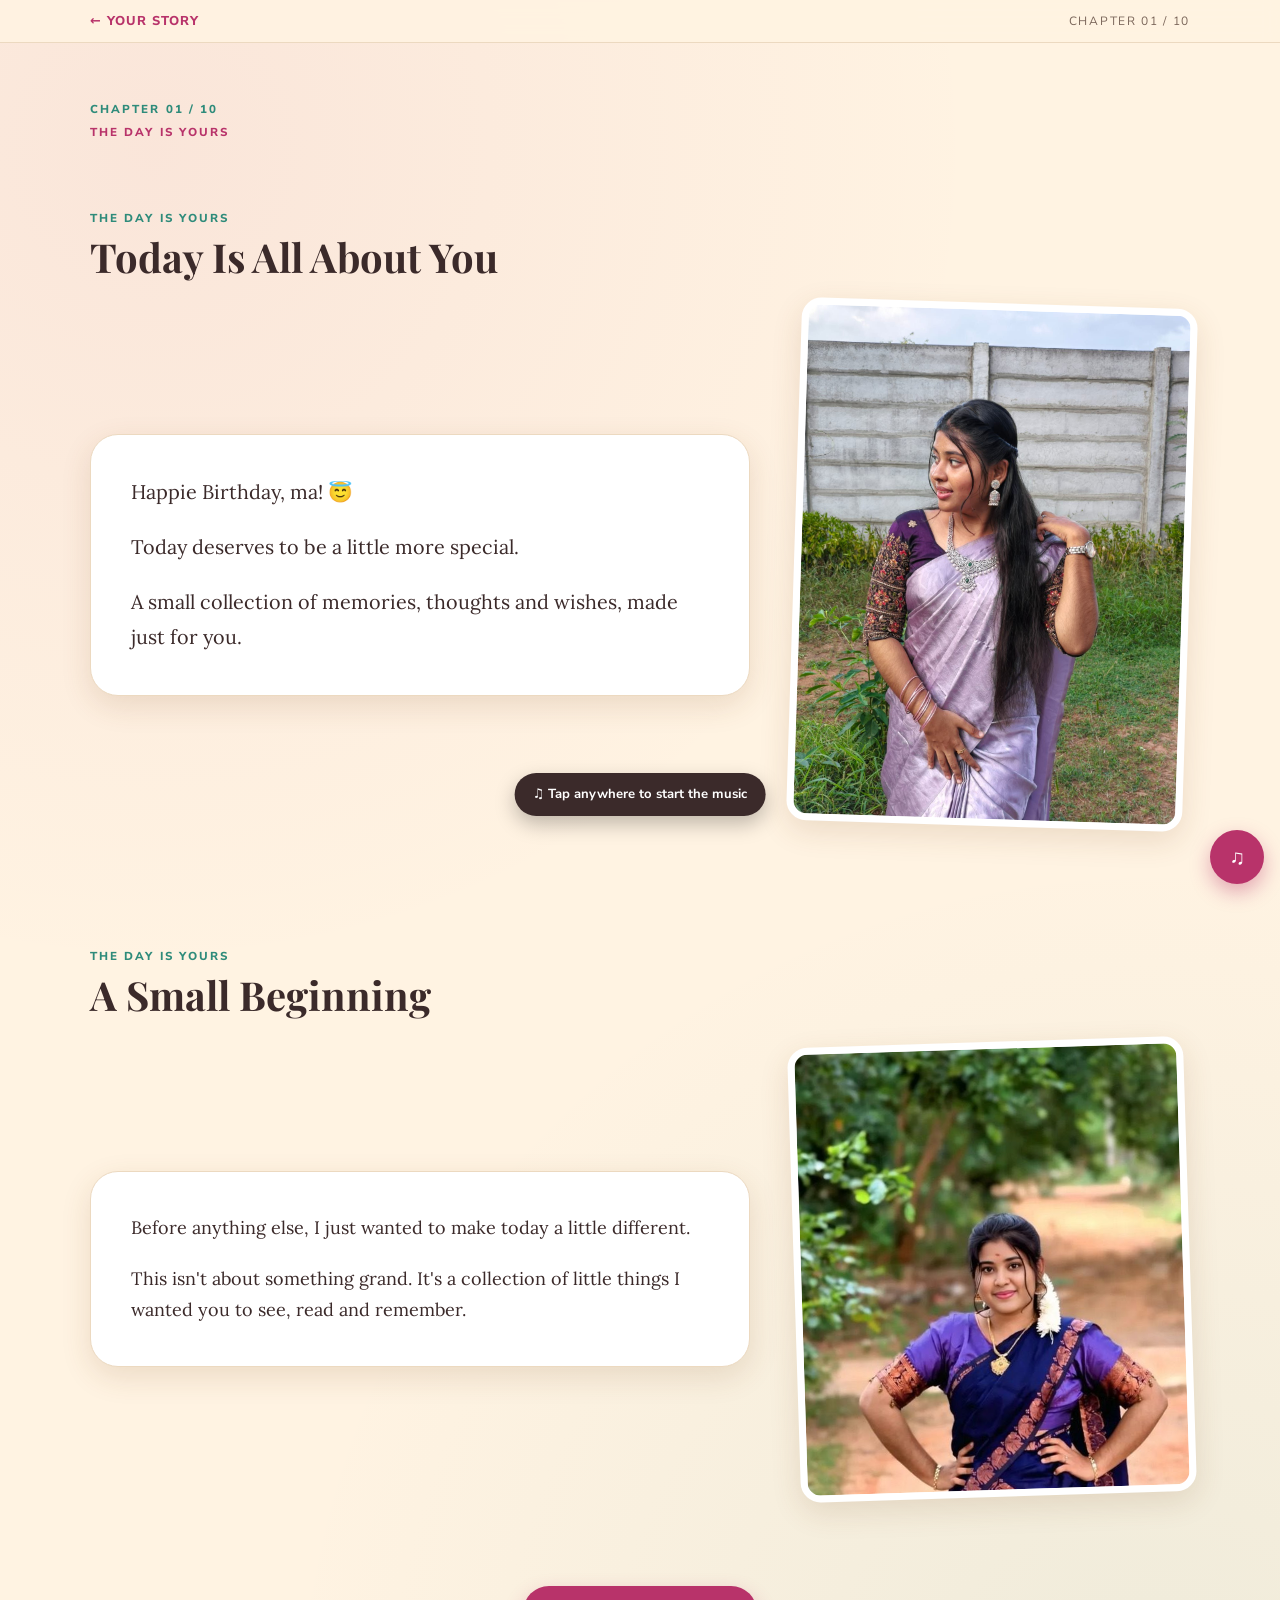
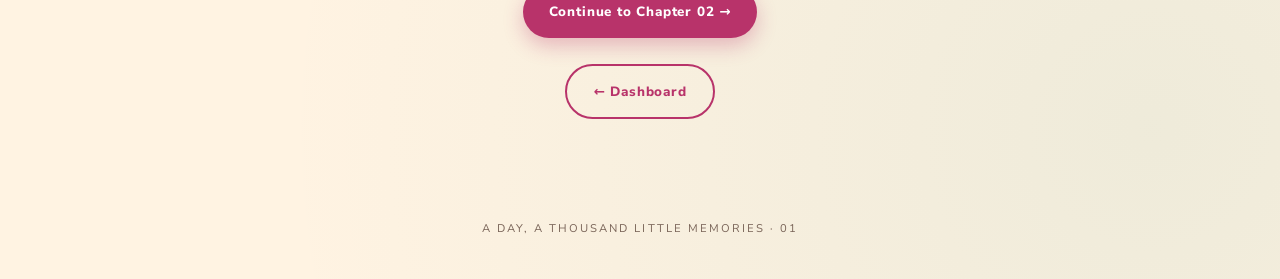
==== chapter-01.html @ 1040cef1 "Add files via upload" ====
<!DOCTYPE html>
<html lang="en" class="gate">
<head>
<meta charset="utf-8">
<meta name="viewport" content="width=device-width, initial-scale=1, viewport-fit=cover">
<meta name="robots" content="noindex,nofollow">
<meta name="theme-color" content="#fff3e2">
<title>Chapter 01 · The Day Is Yours — A Day, A Thousand Little Memories</title>
<link rel="preconnect" href="https://fonts.googleapis.com"><link rel="preconnect" href="https://fonts.gstatic.com" crossorigin><link href="https://fonts.googleapis.com/css2?family=Lora:ital,wght@0,400;0,600;1,400&family=Nunito+Sans:wght@600;800;900&family=Playfair+Display:ital,wght@0,700;1,500&display=swap" rel="stylesheet">
<link rel="stylesheet" href="css/style.css">
</head>
<body data-chapter="1">
<noscript><div class="noscript">Please enable JavaScript to open your story 🤍</div></noscript>
<header class="topbar"><div class="wrap"><a class="home" href="index.html">← YOUR STORY</a>
<span class="where">Chapter 01 / 10</span><div id="read-bar"></div></div></header>
<main id="chapter-1">
<div class="wrap chap-head reveal"><div class="kicker">CHAPTER 01  /  10</div><div class="kicker rose">THE DAY IS YOURS</div></div>
<section class="slide reveal "><div class="wrap"><div class="kicker sub-k">THE DAY IS YOURS</div><h2>Today Is All About You</h2><div class="split"><div class="bubble big"><p>Happie Birthday, ma! 😇</p>
<p>Today deserves to be a little more special.</p>
<p>A small collection of memories, thoughts and wishes, made just for you.</p></div><div class="photo-col"><div class="photo tilt"><img src="assets/img/img02.jpg" alt="A portrait of you in a purple saree outdoors" loading="lazy"></div></div></div></div></section><section class="slide reveal "><div class="wrap"><div class="kicker sub-k">THE DAY IS YOURS</div><h2>A Small Beginning</h2><div class="split"><div class="bubble "><p>Before anything else, I just wanted to make today a little different.</p>
<p>This isn't about something grand. It's a collection of little things I wanted you to see, read and remember.</p></div><div class="photo-col"><div class="photo tilt2"><img src="assets/img/img04.jpg" alt="You in a blue-and-purple saree among the trees" loading="lazy"></div></div></div></div></section>
<div class="pager reveal"><a id="next-btn" class="btn" data-label="Continue to Chapter 02  →" href="#"><span class="lab">Continue to Chapter 02  →</span></a><div class="cta-row"><a class="btn ghost" href="index.html">← Dashboard</a></div></div>
</main>
<footer>A Day, A Thousand Little Memories · 01</footer>

<div id="vmodal" role="dialog" aria-modal="true" aria-label="Video player"><button class="vclose" type="button" aria-label="Close">×</button><video controls playsinline></video><div class="vcap"></div></div>
<script src="js/config.js"></script>
<script src="js/app.js"></script>
</body>
</html>
---- css/style.css ----
/* ============================================================
   A Day, A Thousand Little Memories — stylesheet
   Cream paper · rose + teal accents · serif storytelling
   ============================================================ */
:root{
  --cream:#fff3e2; --paper:#fffaf3; --card:#ffffff;
  --ink:#3b2a2a; --muted:#7a6559; --line:#ecd9c0;
  --rose:#b8336a; --teal:#2e8b7a; --gold:#d9a441;
  --dark:#1d1a1a; --dark2:#2a2525;
  --serif:"Playfair Display",Georgia,"Times New Roman",serif;
  --body:"Lora",Georgia,"Times New Roman",serif;
  --ui:"Nunito Sans","Segoe UI",system-ui,-apple-system,Roboto,Arial,sans-serif;
  --r:22px; --shadow:0 10px 30px rgba(120,70,30,.14);
}
*{box-sizing:border-box;margin:0;padding:0}
html{scroll-behavior:smooth;-webkit-text-size-adjust:100%}
html.gate body{visibility:hidden}          /* hidden until the time-check passes */
body{background:var(--cream);color:var(--ink);font-family:var(--body);line-height:1.75;
  font-size:clamp(16px,1.6vw,18px);min-height:100vh;overflow-x:hidden;
  background-image:radial-gradient(circle at 12% 8%,rgba(184,51,106,.07),transparent 40%),
                   radial-gradient(circle at 90% 92%,rgba(46,139,122,.08),transparent 42%)}
body.noscroll{overflow:hidden}
img,video{max-width:100%;display:block}
a{color:inherit}
.wrap{width:min(1100px,92vw);margin:0 auto}
.kicker{font-family:var(--ui);font-weight:800;letter-spacing:.18em;font-size:.72rem;text-transform:uppercase;color:var(--teal)}
.kicker.rose{color:var(--rose)}
h1,h2,h3{font-family:var(--serif);line-height:1.2;font-weight:700}

/* ---------- top bar ---------- */
.topbar{position:sticky;top:0;z-index:30;background:rgba(255,243,226,.9);backdrop-filter:blur(8px);
  border-bottom:1px solid var(--line)}
.topbar .wrap{display:flex;align-items:center;justify-content:space-between;gap:12px;padding:10px 0}
.topbar a.home{font-family:var(--ui);font-weight:800;font-size:.8rem;letter-spacing:.08em;text-decoration:none;color:var(--rose)}
.topbar .where{font-family:var(--ui);font-size:.75rem;letter-spacing:.14em;color:var(--muted);text-transform:uppercase}
#read-bar{position:absolute;left:0;bottom:-1px;height:3px;width:0;background:linear-gradient(90deg,var(--rose),var(--gold))}

/* ---------- hero / cover ---------- */
.hero{padding:clamp(28px,6vw,70px) 0 clamp(20px,4vw,40px)}
.hero-card{display:grid;grid-template-columns:1.1fr .9fr;gap:clamp(18px,4vw,48px);align-items:center;
  background:var(--paper);border:1px solid var(--line);border-radius:34px;padding:clamp(22px,4vw,52px);box-shadow:var(--shadow)}
.hero h1{font-size:clamp(2rem,5.4vw,3.6rem);margin:.5rem 0 1rem}
.hero .sub{font-style:italic;color:var(--teal);font-size:1.05rem}
.hero .date{margin-top:1.2rem;color:var(--muted)}
.hero .with{margin-top:1rem;font-style:italic;color:var(--rose);font-size:1.15rem}
.hero .frame{border-radius:18px;overflow:hidden;box-shadow:var(--shadow);transform:rotate(1.6deg);border:8px solid #fff}
.hero .frame img{width:100%;height:auto}
.hero .tag{margin-top:1.2rem;font-family:var(--ui);font-weight:800;letter-spacing:.2em;font-size:.68rem;color:var(--ink)}

/* ---------- dashboard ---------- */
.dash{padding:clamp(20px,4vw,40px) 0 60px}
.dash h2{font-size:clamp(1.7rem,4vw,2.5rem);margin:.4rem 0 .3rem}
.dash .lead{font-family:var(--ui);font-weight:700;font-size:.74rem;letter-spacing:.12em;color:var(--muted);text-transform:uppercase}
.meter{margin:22px 0 8px;display:flex;align-items:center;gap:14px;flex-wrap:wrap}
.bar{flex:1 1 220px;height:10px;border-radius:99px;background:#f0e0c9;overflow:hidden}
#progress-fill{height:100%;width:0;background:linear-gradient(90deg,var(--teal),var(--rose));border-radius:99px;transition:width .8s}
#progress-text,#next-up{font-family:var(--ui);font-size:.82rem;font-weight:700;color:var(--muted)}
#next-up{margin-bottom:18px}
#next-up[data-preview]::after{content:" · " attr(data-preview);color:var(--rose)}
.grid{display:grid;grid-template-columns:repeat(2,1fr);gap:16px}
.chap-card{position:relative;display:grid;grid-template-columns:auto 1fr auto;gap:6px 16px;align-items:center;
  text-decoration:none;background:var(--card);border:1px solid var(--line);border-radius:var(--r);
  padding:18px 20px;box-shadow:0 4px 14px rgba(120,70,30,.08);transition:transform .25s,box-shadow .25s,background .3s}
.chap-card .num{font-family:var(--serif);font-size:1.6rem;font-weight:700;color:var(--rose);grid-row:1/3}
.chap-card h3{font-size:1.08rem;grid-column:2}
.chap-card .cd{grid-column:2;grid-row:2;font-family:var(--ui);font-size:.76rem;color:var(--muted);letter-spacing:.04em}
.chap-card .badge{grid-column:3;grid-row:1/3;font-family:var(--ui);font-weight:900;font-size:.66rem;letter-spacing:.14em;
  padding:6px 12px;border-radius:99px}
.chap-card.open{background:linear-gradient(135deg,#eaf7f2,#fff);border-color:#b7dccf;cursor:pointer}
.chap-card.open .badge{background:var(--teal);color:#fff}
.chap-card.open:hover{transform:translateY(-3px);box-shadow:var(--shadow)}
.chap-card.locked{background:#f7efe3;cursor:not-allowed}
.chap-card.locked h3,.chap-card.locked .num{opacity:.55}
.chap-card.locked .badge{background:#e8d8c3;color:var(--muted)}
.chap-card.locked .badge::before{content:"🔒 "}
.chap-card.just-opened{animation:pop .9s}
.chap-card.shake{animation:shake .45s}
@keyframes pop{0%{transform:scale(.96)}50%{transform:scale(1.04);box-shadow:0 0 0 8px rgba(46,139,122,.2)}100%{transform:scale(1)}}
@keyframes shake{25%{transform:translateX(-6px)}50%{transform:translateX(6px)}75%{transform:translateX(-4px)}}
.dash .note{margin-top:26px;text-align:center;font-style:italic;color:var(--muted);font-size:.9rem}
#toast{position:fixed;left:50%;bottom:26px;transform:translate(-50%,30px);opacity:0;pointer-events:none;z-index:60;
  background:var(--ink);color:#fff;font-family:var(--ui);font-size:.88rem;padding:12px 20px;border-radius:99px;
  max-width:92vw;text-align:center;transition:.35s}
#toast.show{opacity:1;transform:translate(-50%,0)}

/* ---------- chapter slides ---------- */
.chap-head{padding:clamp(24px,5vw,56px) 0 6px}
.chap-head .kicker+.kicker{margin-top:2px}
.slide{padding:clamp(26px,5vw,60px) 0;position:relative}
.slide>.wrap>h2{font-size:clamp(1.6rem,4.2vw,2.5rem);margin:.3rem 0 1.4rem}
.slide .sub-k{margin-bottom:2px}
.split{display:grid;grid-template-columns:1.25fr .75fr;gap:clamp(18px,3.5vw,44px);align-items:center}
.split.rev{grid-template-columns:.75fr 1.25fr}
.split.top{align-items:start}
.bubble{background:#fff;border:1px solid var(--line);border-radius:28px;padding:clamp(20px,3.4vw,40px);box-shadow:var(--shadow)}
.bubble p+p{margin-top:1.05em}
.bubble.big p{font-size:1.1em}
.bubble .part{display:block;font-family:var(--ui);font-weight:800;font-size:.66rem;letter-spacing:.2em;color:var(--rose);margin-bottom:.15rem}
.bubble .part:not(:first-child){margin-top:1.3em}
.bubble blockquote,.quote{font-style:italic;color:var(--rose);border-left:3px solid var(--gold);padding:.2em 0 .2em 1em;margin:1.2em 0}
.bubble ul{list-style:none;margin:.8em 0 1em}
.bubble li{padding-left:1.4em;position:relative;margin:.3em 0}
.bubble li::before{content:"♡";position:absolute;left:0;color:var(--rose)}
.bubble .center{text-align:center}
.bubble .spark{text-align:center;font-size:1.4rem;margin-top:.4em}
.bubble .heading-quote{font-family:var(--serif);font-style:italic;text-align:center;color:var(--teal);font-size:1.2em;margin-bottom:1em}
.bubble .sign{margin-top:1.4em;font-style:italic;text-align:right;color:var(--rose);font-size:1.12em}
.photo{border-radius:20px;overflow:hidden;box-shadow:var(--shadow);border:7px solid #fff;background:#fff}
.photo img{width:100%;height:auto;max-height:80vh;object-fit:cover}
.photo.natural img{object-fit:contain;max-height:none}
.photo.tilt{transform:rotate(1.8deg)} .photo.tilt2{transform:rotate(-1.8deg)}
.photo-col{max-width:420px;width:100%;margin:0 auto}
.photo-col.narrow{max-width:300px}
.below{margin-top:1.2rem;text-align:center;font-style:italic;color:var(--muted)}
.below p+p{margin-top:.4em}
.trio{display:grid;grid-template-columns:repeat(3,1fr) 1.05fr;gap:16px;align-items:center}
.note-card{background:#fff;border:1px solid var(--line);border-radius:20px;padding:20px;font-style:italic;text-align:center;box-shadow:var(--shadow)}

/* dark slides */
.slide.dark{background:var(--dark);color:#f4e9dc}
.slide.dark .kicker{color:var(--gold)}
.slide.dark h2{color:#fff}
.slide.dark .bubble{background:var(--dark2);border-color:#3b3333;box-shadow:none;color:#f4e9dc}
.slide.dark .bubble .part,.slide.dark .bubble blockquote{color:var(--gold)}
.slide.dark .below,.slide.dark .click-hint{color:#d8c8b6}
.click-hint{font-family:var(--ui);font-weight:800;text-align:center;margin-top:16px;letter-spacing:.04em}

/* video tiles */
.videos{display:grid;gap:clamp(14px,3vw,30px);grid-template-columns:repeat(auto-fit,minmax(180px,1fr));justify-items:center}
.vtile{position:relative;border:0;background:#000;border-radius:18px;overflow:hidden;cursor:pointer;width:100%;max-width:320px;
  aspect-ratio:9/16;box-shadow:0 12px 30px rgba(0,0,0,.35);transition:transform .25s}
.vtile.sq{aspect-ratio:1/1;max-width:560px}
.vtile:hover{transform:scale(1.025)}
.vtile img{width:100%;height:100%;object-fit:cover}
.vtile .play{position:absolute;inset:0;display:grid;place-items:center;background:linear-gradient(transparent 50%,rgba(0,0,0,.55))}
.vtile .play span{width:64px;height:64px;border-radius:50%;background:rgba(255,255,255,.92);color:var(--rose);display:grid;place-items:center;font-size:1.5rem;padding-left:5px}
.vtile .vt{position:absolute;left:0;right:0;bottom:10px;font-family:var(--ui);font-weight:800;font-size:.7rem;letter-spacing:.12em;color:#fff;text-transform:uppercase}
.poster-wrap{display:grid;grid-template-columns:1fr 1fr;gap:clamp(16px,3vw,36px);align-items:center}

/* scrapbook letter */
.scrap{display:grid;grid-template-columns:.8fr 1.2fr;gap:clamp(18px,3vw,40px);align-items:center}
.scrap .paper{background:#fffdf7;border:1px solid #ead8bd;border-radius:6px;padding:clamp(22px,3.4vw,42px);
  box-shadow:0 14px 34px rgba(120,70,30,.18);position:relative;background-image:repeating-linear-gradient(transparent 0 33px,rgba(46,139,122,.1) 33px 34px)}
.scrap .paper::before{content:"";position:absolute;top:-12px;left:50%;width:110px;height:26px;transform:translateX(-50%) rotate(-2deg);background:rgba(217,164,65,.55)}
.scrap .paper p+p{margin-top:1.1em}
.scrap .paper .sign{font-style:italic;text-align:right;color:var(--rose);font-size:1.15em;margin-top:1.3em}
.scrap-img{position:relative;margin:0 auto;max-width:520px}
.scrap-img img{border-radius:6px;border:10px solid #fff;box-shadow:0 14px 34px rgba(120,70,30,.22);transform:rotate(-1.5deg)}
.scrap-img::before{content:"";position:absolute;z-index:2;top:-12px;left:50%;width:120px;height:26px;transform:translateX(-50%) rotate(3deg);background:rgba(184,51,106,.4)}
.poster{max-width:600px;margin:0 auto}
.poster img{border-radius:18px;border:8px solid #fff;box-shadow:var(--shadow);width:100%;height:auto}

/* buttons / nav */
.cta-row{display:flex;gap:12px;flex-wrap:wrap;justify-content:center;margin:26px 0 8px}
.btn{display:inline-flex;align-items:center;gap:10px;font-family:var(--ui);font-weight:800;letter-spacing:.06em;font-size:.84rem;
  text-decoration:none;padding:14px 26px;border-radius:99px;background:var(--rose);color:#fff;border:0;cursor:pointer;
  box-shadow:0 8px 20px rgba(184,51,106,.3);transition:transform .2s}
.btn:hover{transform:translateY(-2px)}
.btn.ghost{background:transparent;color:var(--rose);box-shadow:none;border:2px solid var(--rose)}
.btn.is-locked{background:#cdbba5;box-shadow:none;cursor:not-allowed;pointer-events:none}
.slide.dark .btn.ghost{color:var(--gold);border-color:var(--gold)}
.pager{padding:30px 0 70px;text-align:center}
footer{padding:22px 0 40px;text-align:center;font-family:var(--ui);font-size:.7rem;letter-spacing:.18em;text-transform:uppercase;color:var(--muted)}

/* final dedication */
.final{background:var(--dark);color:#f4e9dc;padding:clamp(40px,7vw,90px) 0}
.final .split{grid-template-columns:.8fr 1.2fr}
.final h2{color:#fff;margin-bottom:1.4rem}
.final .big{font-family:var(--serif);font-size:clamp(1.6rem,4vw,2.4rem);color:#fff}
.final .it{font-style:italic;color:#d9c7b0;font-size:1.25rem;margin:.4em 0 1.4em}
.final .name{font-family:var(--serif);font-weight:700;color:var(--gold);font-size:1.6rem}

/* music + modal */
#music-btn{position:fixed;right:16px;bottom:16px;z-index:40;width:54px;height:54px;border-radius:50%;border:0;cursor:pointer;
  background:var(--rose);color:#fff;font-size:1.3rem;box-shadow:0 8px 20px rgba(184,51,106,.4)}
#music-btn::after{content:"♫";}
#music-btn.playing{animation:spin 6s linear infinite;background:var(--teal)}
#music-btn .tip{display:none}
@keyframes spin{to{transform:rotate(360deg)}}
#vmodal{position:fixed;inset:0;z-index:80;background:rgba(10,8,8,.92);display:none;align-items:center;justify-content:center;flex-direction:column;padding:14px}
#vmodal.show{display:flex}
#vmodal video{max-height:80vh;max-width:min(92vw,520px);border-radius:14px;background:#000}
#vmodal .vcap{color:#eadbc8;font-family:var(--ui);font-size:.85rem;margin-top:10px;text-align:center}
#vmodal .vclose{position:absolute;top:14px;right:18px;font-size:2rem;color:#fff;background:none;border:0;cursor:pointer;line-height:1}
.fly-heart{position:fixed;z-index:90;font-size:1.5rem;pointer-events:none;animation:fly 1.6s ease-out forwards}
@keyframes fly{to{transform:translateY(-160px) scale(1.4);opacity:0}}

/* reveal */
.reveal{opacity:0;transform:translateY(22px);transition:opacity .8s ease,transform .8s ease}
.reveal.in{opacity:1;transform:none}
.noscript{padding:40px;text-align:center;font-family:var(--ui)}

/* ---------- responsive ---------- */
@media (max-width:860px){
  .hero-card,.split,.split.rev,.scrap,.final .split,.poster-wrap{grid-template-columns:1fr}
  .split .photo-col,.split.rev .photo-col{order:2}
  .grid{grid-template-columns:1fr}
  .trio{grid-template-columns:repeat(3,1fr)}
  .trio .note-card{grid-column:1/-1}
  .hero .frame{max-width:420px;margin:0 auto}
}
@media (max-width:480px){
  .chap-card{padding:14px 14px;gap:4px 12px}
  .chap-card .num{font-size:1.3rem}
  .bubble{border-radius:22px}
  .trio{gap:10px}
  #music-btn{width:48px;height:48px}
}
@media (prefers-reduced-motion:reduce){
  *{animation:none!important;transition:none!important;scroll-behavior:auto!important}
  .reveal{opacity:1;transform:none}
}

/* ---------- Starry Midnight split curtain ---------- */
.curtain{position:fixed;inset:0;z-index:9999;overflow:hidden;--hw:clamp(150px,34vmin,300px)}
.curtain.open{pointer-events:none}
.curtain.gone{visibility:hidden}
.curtain.instant *{transition:none!important}
.curtain-panel{position:absolute;top:0;bottom:0;width:50.2%;overflow:hidden;
  background:linear-gradient(180deg,#0b1736 0%,#050a1c 55%,#000 100%);
  transition:transform 5s cubic-bezier(.65,0,.35,1) .6s;will-change:transform}
.curtain-panel.left{left:0}
.curtain-panel.right{right:0}
.curtain.open .curtain-panel.left{transform:translateX(-101%)}
.curtain.open .curtain-panel.right{transform:translateX(101%)}
/* silver stars — one 100vw layer per panel so the two halves line up */
.curtain-panel::before{content:"";position:absolute;top:0;bottom:0;width:100vw;opacity:.9;
  background-image:
    radial-gradient(2px 2px at 23px 41px,#e6ecff,transparent 60%),
    radial-gradient(1.6px 1.6px at 97px 143px,#cfd8f5,transparent 60%),
    radial-gradient(2.4px 2.4px at 171px 77px,#ffffff,transparent 60%),
    radial-gradient(1.6px 1.6px at 61px 187px,#b9c4e6,transparent 60%);
  background-size:211px 223px,173px 197px,307px 251px,131px 149px;animation:twinkle 5s ease-in-out infinite alternate}
.curtain-panel.left::before{left:0}
.curtain-panel.right::before{right:0}
@keyframes twinkle{from{opacity:.55}to{opacity:1}}
/* subtle silver star border */
.curtain-panel::after{content:"";position:absolute;top:14px;bottom:14px;border:2px dotted rgba(214,222,245,.4);
  box-shadow:0 0 10px rgba(190,205,255,.12)}
.curtain-panel.left::after{left:14px;right:0;border-right:0}
.curtain-panel.right::after{right:14px;left:0;border-left:0}
/* heart constellation, one half per panel */
.heart-half{position:absolute;top:50%;margin-top:calc(var(--hw)*-.45);z-index:2}
.curtain-panel.left .heart-half{right:0}
.curtain-panel.right .heart-half{left:0}
.heart-half svg{display:block;width:calc(var(--hw)/2);height:calc(var(--hw)*.9);overflow:visible;
  filter:drop-shadow(0 0 6px rgba(190,205,255,.85));animation:heartbeat 1.7s ease-in-out infinite}
.curtain-panel.left .heart-half svg{transform-origin:100% 50%}
.curtain-panel.right .heart-half svg{transform-origin:0 50%}
.heart-half .ln{fill:none;stroke:rgba(222,230,255,.7);stroke-width:.7;stroke-linejoin:round}
.heart-half .d{fill:#f2f5ff;animation:dotglow 2.4s ease-in-out infinite}
.heart-half .d1{animation-delay:.4s}.heart-half .d2{animation-delay:.9s}.heart-half .d3{animation-delay:1.4s}
@keyframes heartbeat{0%,100%{transform:scale(1)}14%{transform:scale(1.08)}28%{transform:scale(1)}42%{transform:scale(1.05)}70%{transform:scale(1)}}
@keyframes dotglow{0%,100%{opacity:.55}50%{opacity:1}}
/* text + Ready! button */
.curtain-content{position:absolute;inset:0;z-index:3;display:flex;flex-direction:column;justify-content:space-between;
  align-items:center;text-align:center;color:#fff;padding:12vh 24px 11vh;pointer-events:none;transition:opacity .6s}
.curtain.opening .curtain-content{opacity:0}
.curtain-content h1{font-size:clamp(2rem,6vw,3.4rem);text-shadow:0 0 18px rgba(190,205,255,.5)}
.curtain-bottom{display:flex;flex-direction:column;align-items:center;gap:.6rem}
.curtain-bottom p{font-style:italic;color:#dfe6ff;opacity:.9}
#curtain-timer{font-family:var(--ui);font-weight:800;letter-spacing:.1em;font-size:.85rem;color:#cfd8f5;min-height:1.2em}
.ready-btn{pointer-events:auto;font-family:var(--ui);font-weight:900;letter-spacing:.12em;font-size:1rem;margin-top:.4rem;
  padding:14px 38px;border-radius:99px;border:1.5px solid #dfe6ff;background:rgba(223,230,255,.12);color:#fff;cursor:pointer;
  transition:transform .2s,background .3s,opacity .3s}
.ready-btn:not(:disabled){background:linear-gradient(135deg,#e9eeff,#b9c6ee);color:#0b1736;animation:readyglow 1.8s ease-in-out infinite}
.ready-btn:not(:disabled):hover{transform:scale(1.05)}
.ready-btn:disabled{opacity:.4;cursor:not-allowed}
.ready-btn[hidden]{display:none}
@keyframes readyglow{0%,100%{box-shadow:0 0 0 0 rgba(190,205,255,.55)}50%{box-shadow:0 0 0 12px rgba(190,205,255,0)}}
body.curtain-closed{overflow:hidden}

/* music hint (shown only when the browser blocks autoplay) */
#music-hint{position:fixed;left:50%;bottom:84px;transform:translateX(-50%);z-index:41;background:var(--ink);color:#fff;
  font-family:var(--ui);font-weight:700;font-size:.82rem;padding:10px 18px;border-radius:99px;max-width:90vw;text-align:center;
  box-shadow:0 8px 20px rgba(0,0,0,.25);animation:hintpulse 1.8s ease-in-out infinite;pointer-events:none}
@keyframes hintpulse{0%,100%{opacity:.85}50%{opacity:1}}

.curtain-hint{position:absolute;left:50%;bottom:22px;transform:translateX(-50%);z-index:4;font-family:var(--ui);font-weight:700;
  font-size:.78rem;letter-spacing:.06em;color:#dfe6ff;background:rgba(223,230,255,.12);border:1px solid rgba(223,230,255,.35);
  padding:8px 16px;border-radius:99px;pointer-events:none;animation:hintpulse 1.8s ease-in-out infinite}
.curtain.opening .curtain-hint{opacity:0}
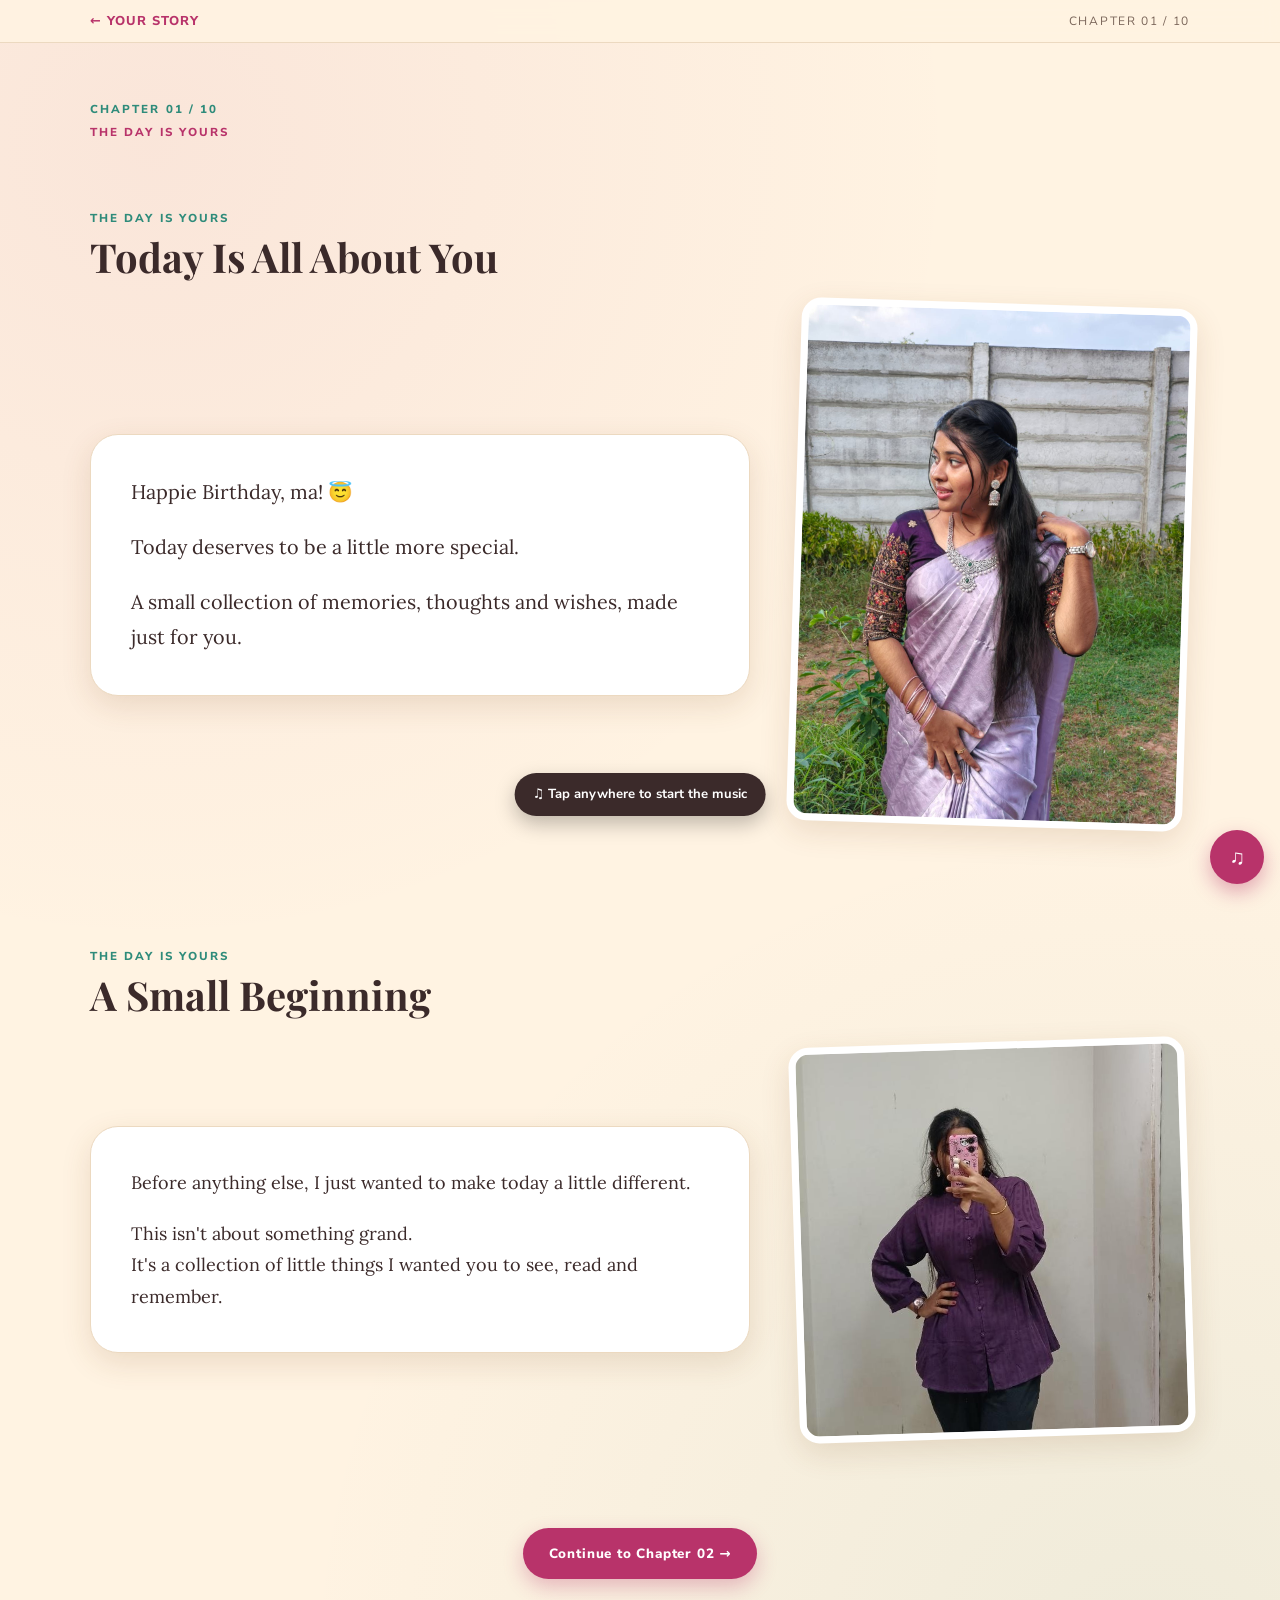
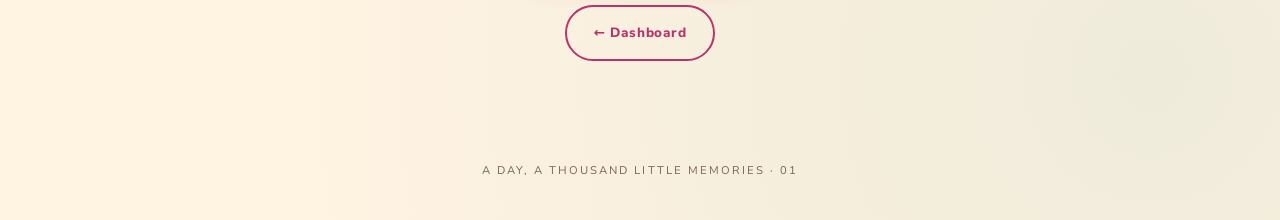
==== commit 74b76ee9: "Improve paragraph formatting in chapter-01.html Updated paragraph formatting for clarity." ====
--- a/chapter-01.html
+++ b/chapter-01.html
@@ -18,7 +18,7 @@
 <section class="slide reveal "><div class="wrap"><div class="kicker sub-k">THE DAY IS YOURS</div><h2>Today Is All About You</h2><div class="split"><div class="bubble big"><p>Happie Birthday, ma! 😇</p>
 <p>Today deserves to be a little more special.</p>
 <p>A small collection of memories, thoughts and wishes, made just for you.</p></div><div class="photo-col"><div class="photo tilt"><img src="assets/img/img02.jpg" alt="A portrait of you in a purple saree outdoors" loading="lazy"></div></div></div></div></section><section class="slide reveal "><div class="wrap"><div class="kicker sub-k">THE DAY IS YOURS</div><h2>A Small Beginning</h2><div class="split"><div class="bubble "><p>Before anything else, I just wanted to make today a little different.</p>
-<p>This isn't about something grand. It's a collection of little things I wanted you to see, read and remember.</p></div><div class="photo-col"><div class="photo tilt2"><img src="assets/img/img04.jpg" alt="You in a blue-and-purple saree among the trees" loading="lazy"></div></div></div></div></section>
+<p>This isn't about something grand. <br> It's a collection of little things I wanted you to see, read and remember.</p></div><div class="photo-col"><div class="photo tilt2"><img src="assets/img/img04.jpg" alt="You in a blue-and-purple saree among the trees" loading="lazy"></div></div></div></div></section>
 <div class="pager reveal"><a id="next-btn" class="btn" data-label="Continue to Chapter 02  →" href="#"><span class="lab">Continue to Chapter 02  →</span></a><div class="cta-row"><a class="btn ghost" href="index.html">← Dashboard</a></div></div>
 </main>
 <footer>A Day, A Thousand Little Memories · 01</footer>
